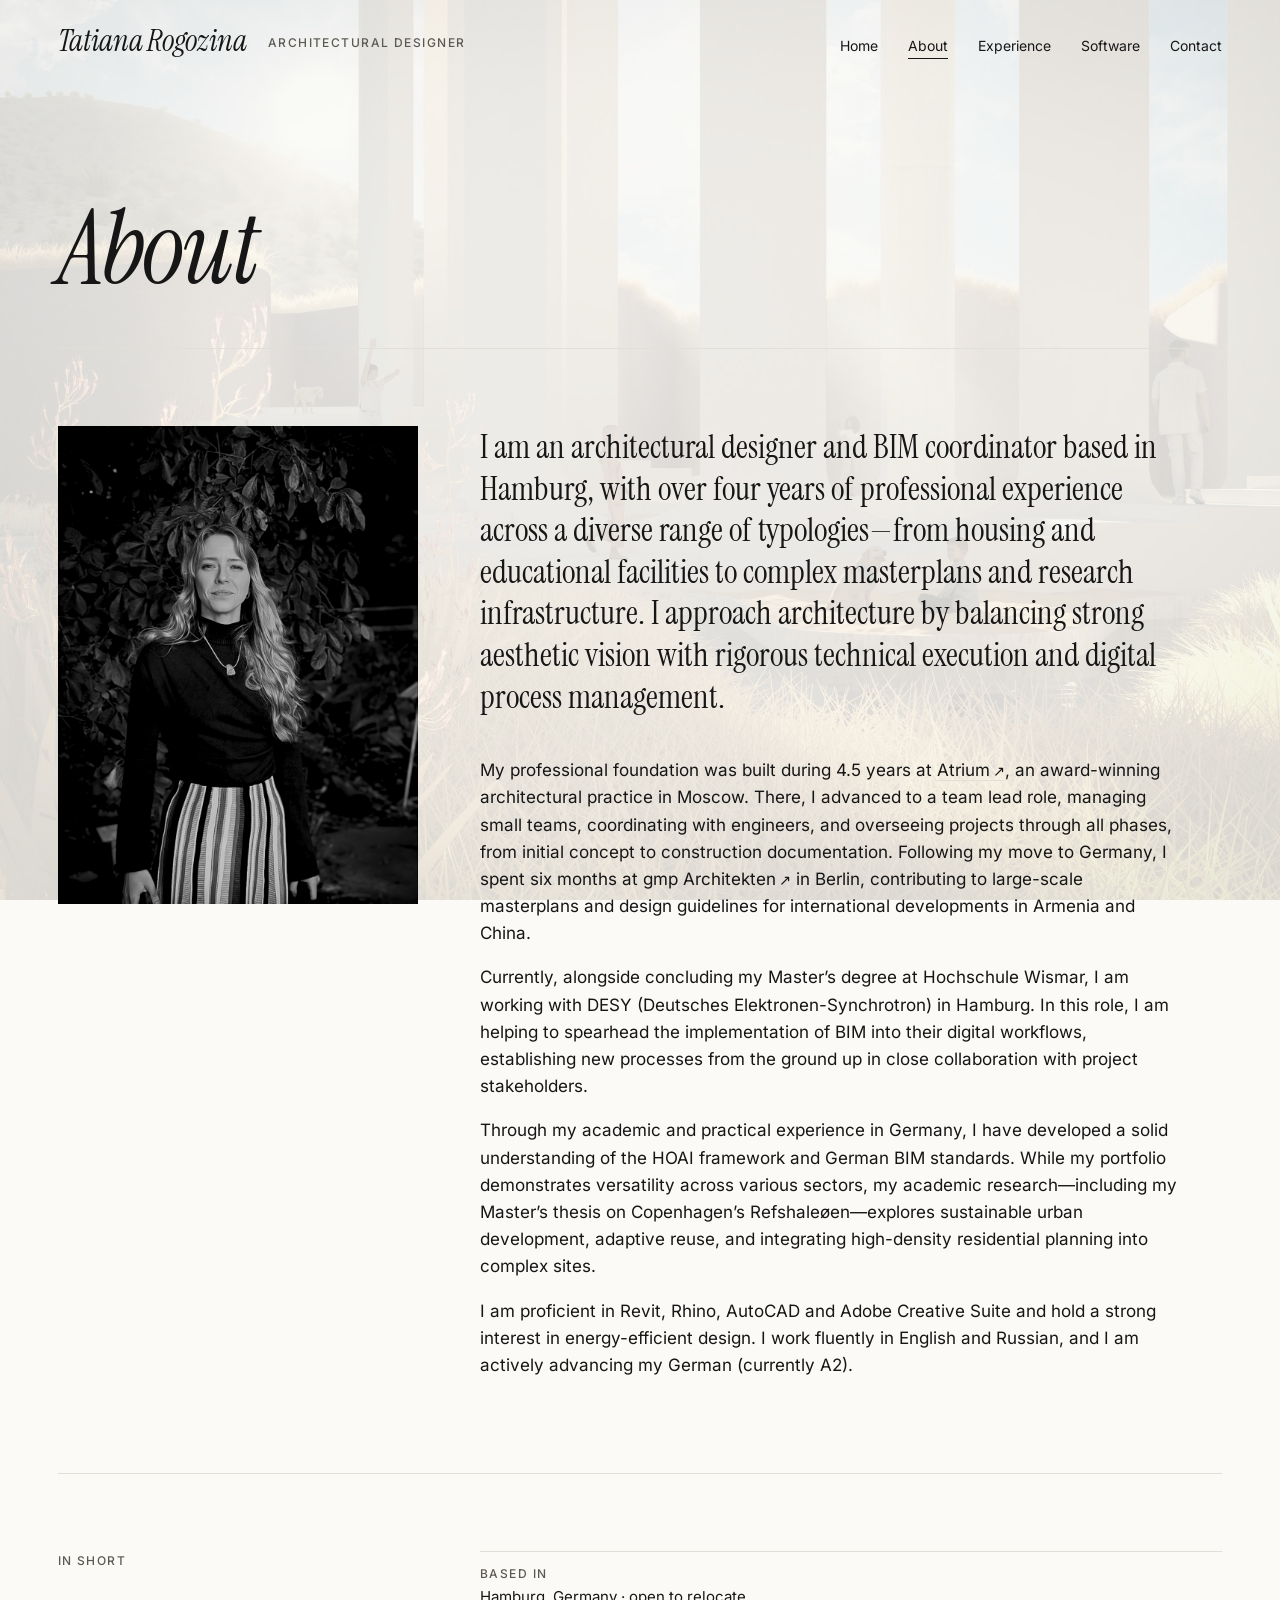
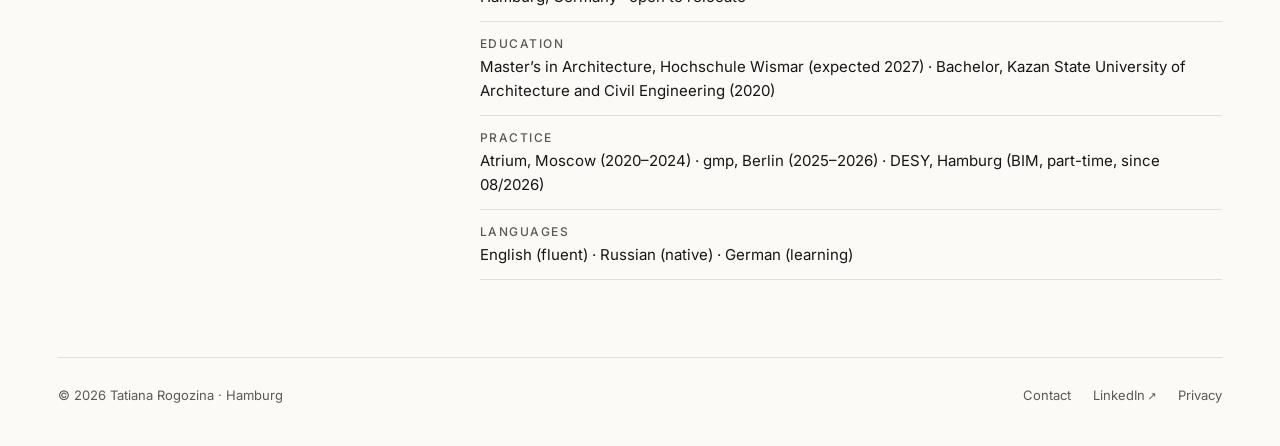
==== about.html @ b2b12d8f "Portfolio site of Tatiana Rogozina Co-Authored-By: Claude Opus 5.5 <noreply@anthropic.com>" ====
<!doctype html>
<html lang="en">
<head>
  <meta charset="utf-8">
  <meta http-equiv="Content-Security-Policy" content="default-src 'self'; script-src 'self'; style-src 'self'; img-src 'self' data:; font-src 'self'; connect-src https://api.web3forms.com; form-action https://api.web3forms.com https://web3forms.com; base-uri 'self'; object-src 'none'; upgrade-insecure-requests">
  <meta name="referrer" content="strict-origin-when-cross-origin">
  <meta name="viewport" content="width=device-width, initial-scale=1">
  <title>About — Tatiana Rogozina</title>
  <meta name="description" content="About Tatiana Rogozina: architecture studies in Kazan, practice at Atrium in Moscow and gmp in Berlin, master’s at Hochschule Wismar.">
  <link rel="icon" href="assets/favicon.svg" type="image/svg+xml">
  <link rel="preload" href="assets/fonts/instrument-serif-latin-400-italic.woff2" as="font" type="font/woff2" crossorigin>
  <link rel="stylesheet" href="assets/css/style.css">
</head>
<body>
<a class="skip" href="#main">Skip to content</a>

<header class="site-header">
  <div>
    <a class="brand" href="index.html">Tatiana Rogozina</a>
    <span class="label brand-note">Architectural Designer</span>
  </div>
  <nav class="site-nav" aria-label="Main">
    <ul>
      <li><a href="index.html">Home</a></li>
      <li><a href="about.html" aria-current="page">About</a></li>
      <li><a href="experience.html">Experience</a></li>
      <li><a href="software.html">Software</a></li>
      <li><a href="contact.html">Contact</a></li>
    </ul>
  </nav>
</header>

<main id="main" class="wrap">
  <div class="page-head">
    <h1>About</h1>
  </div>

  <div class="split">
    <aside>
      <img class="portrait" src="assets/img/portrait.jpg" width="964" height="1280" alt="Portrait of Tatiana Rogozina">
    </aside>
    <div class="prose">
      <p class="intro">I am an architectural designer and BIM coordinator based in Hamburg, with over four years of professional experience across a diverse range of typologies—from housing and educational facilities to complex masterplans and research infrastructure. I approach architecture by balancing strong aesthetic vision with rigorous technical execution and digital process management.</p>

      <p>My professional foundation was built during 4.5 years at <a class="ext" href="https://atrium.ru/en/" target="_blank" rel="noopener">Atrium</a>, an award-winning architectural practice in Moscow. There, I advanced to a team lead role, managing small teams, coordinating with engineers, and overseeing projects through all phases, from initial concept to construction documentation. Following my move to Germany, I spent six months at <a class="ext" href="https://www.gmp.de/en/" target="_blank" rel="noopener">gmp Architekten</a> in Berlin, contributing to large-scale masterplans and design guidelines for international developments in Armenia and China.</p>

      <p>Currently, alongside concluding my Master’s degree at Hochschule Wismar, I am working with DESY (Deutsches Elektronen-Synchrotron) in Hamburg. In this role, I am helping to spearhead the implementation of BIM into their digital workflows, establishing new processes from the ground up in close collaboration with project stakeholders.</p>

      <p>Through my academic and practical experience in Germany, I have developed a solid understanding of the HOAI framework and German BIM standards. While my portfolio demonstrates versatility across various sectors, my academic research—including my Master’s thesis on Copenhagen’s Refshaleøen—explores sustainable urban development, adaptive reuse, and integrating high-density residential planning into complex sites.</p>

      <p>I am proficient in Revit, Rhino, AutoCAD and Adobe Creative Suite and hold a strong interest in energy-efficient design. I work fluently in English and Russian, and I am actively advancing my German (currently A2).</p>
    </div>
  </div>

  <div class="split">
    <aside><h2 class="label">In short</h2></aside>
    <ul class="facts">
      <li><span class="label">Based in</span>Hamburg, Germany · open to relocate</li>
      <li><span class="label">Education</span>Master’s in Architecture, Hochschule Wismar (expected 2027) · Bachelor, Kazan State University of Architecture and Civil Engineering (2020)</li>
      <li><span class="label">Practice</span>Atrium, Moscow (2020–2024) · gmp, Berlin (2025–2026) · DESY, Hamburg (BIM, part-time, since 08/2026)</li>
      <li><span class="label">Languages</span>English (fluent) · Russian (native) · German (learning)</li>
    </ul>
  </div>
</main>

<footer class="site-footer">
  <span>© 2026 Tatiana Rogozina · Hamburg</span>
  <ul>
    <li><a href="contact.html">Contact</a></li>
    <li><a class="ext" href="https://www.linkedin.com/in/tatiana-rogozina-784098332/" target="_blank" rel="noopener">LinkedIn</a></li>
    <li><a href="privacy.html">Privacy</a></li>
  </ul>
</footer>
</body>
</html>
---- assets/css/style.css ----
/* Tatiana Rogozina — portfolio
   Strict Scandinavian layout, italic serif headings (Instrument Serif), Inter for text.
   Fonts are self-hosted (no requests to Google). */

/* ---------- Fonts ---------- */
@font-face {
  font-family: "Instrument Serif";
  font-style: italic;
  font-weight: 400;
  font-display: swap;
  src: url("../fonts/instrument-serif-latin-400-italic.woff2") format("woff2");
  unicode-range: U+0000-00FF, U+0131, U+0152-0153, U+02BB-02BC, U+02C6, U+02DA, U+02DC, U+0304, U+0308, U+0329, U+2000-206F, U+20AC, U+2122, U+2191, U+2193, U+2212, U+2215, U+FEFF, U+FFFD;
}
@font-face {
  font-family: "Instrument Serif";
  font-style: italic;
  font-weight: 400;
  font-display: swap;
  src: url("../fonts/instrument-serif-latin-ext-400-italic.woff2") format("woff2");
  unicode-range: U+0100-02BA, U+02BD-02C5, U+02C7-02CC, U+02CE-02D7, U+02DD-02FF, U+0304, U+0308, U+0329, U+1D00-1DBF, U+1E00-1E9F, U+1EF2-1EFF, U+2020, U+20A0-20AB, U+20AD-20C0, U+2113, U+2C60-2C7F, U+A720-A7FF;
}
@font-face {
  font-family: "Instrument Serif";
  font-style: normal;
  font-weight: 400;
  font-display: swap;
  src: url("../fonts/instrument-serif-latin-400-normal.woff2") format("woff2");
  unicode-range: U+0000-00FF, U+0131, U+0152-0153, U+02BB-02BC, U+02C6, U+02DA, U+02DC, U+0304, U+0308, U+0329, U+2000-206F, U+20AC, U+2122, U+2191, U+2193, U+2212, U+2215, U+FEFF, U+FFFD;
}
@font-face {
  font-family: "Instrument Serif";
  font-style: normal;
  font-weight: 400;
  font-display: swap;
  src: url("../fonts/instrument-serif-latin-ext-400-normal.woff2") format("woff2");
  unicode-range: U+0100-02BA, U+02BD-02C5, U+02C7-02CC, U+02CE-02D7, U+02DD-02FF, U+0304, U+0308, U+0329, U+1D00-1DBF, U+1E00-1E9F, U+1EF2-1EFF, U+2020, U+20A0-20AB, U+20AD-20C0, U+2113, U+2C60-2C7F, U+A720-A7FF;
}
@font-face {
  font-family: "Inter";
  font-style: normal;
  font-weight: 100 900;
  font-display: swap;
  src: url("../fonts/inter-latin-wght-normal.woff2") format("woff2-variations");
  unicode-range: U+0000-00FF, U+0131, U+0152-0153, U+02BB-02BC, U+02C6, U+02DA, U+02DC, U+0304, U+0308, U+0329, U+2000-206F, U+20AC, U+2122, U+2191, U+2193, U+2212, U+2215, U+FEFF, U+FFFD;
}
@font-face {
  font-family: "Inter";
  font-style: normal;
  font-weight: 100 900;
  font-display: swap;
  src: url("../fonts/inter-latin-ext-wght-normal.woff2") format("woff2-variations");
  unicode-range: U+0100-02BA, U+02BD-02C5, U+02C7-02CC, U+02CE-02D7, U+02DD-02FF, U+0304, U+0308, U+0329, U+1D00-1DBF, U+1E00-1E9F, U+1EF2-1EFF, U+2020, U+20A0-20AB, U+20AD-20C0, U+2113, U+2C60-2C7F, U+A720-A7FF;
}

/* ---------- Tokens ---------- */
:root {
  --bg: #fbfaf7;
  --text: #161616;
  --muted: #5c5953;
  --line: #e2dfd8;
  --soft: #efece6;
  --serif: "Instrument Serif", "Iowan Old Style", Georgia, serif;
  --sans: "Inter", system-ui, -apple-system, "Segoe UI", Roboto, sans-serif;
  --gutter: clamp(20px, 4.5vw, 64px);
  --max: 1320px;
  --text-max: 64ch;
}

/* ---------- Base ---------- */
*, *::before, *::after { box-sizing: border-box; }
html { -webkit-text-size-adjust: 100%; }
body {
  margin: 0;
  background: var(--bg);
  color: var(--text);
  font-family: var(--sans);
  font-size: 16px;
  line-height: 1.6;
  font-feature-settings: "ss01", "cv11";
  -webkit-font-smoothing: antialiased;
  text-rendering: optimizeLegibility;
}
/* Background image: barely visible, fixed behind all content.
   Change --bg-image-opacity to make it stronger or weaker. */
:root { --bg-image-opacity: .20; }
body { position: relative; isolation: isolate; }
body::before {
  content: "";
  position: fixed;
  inset: 0;
  z-index: -1;
  background: url("../img/background.jpg") center / cover no-repeat;
  opacity: var(--bg-image-opacity);
  filter: saturate(.9);
  pointer-events: none;
}
@media print { body::before { display: none; } }

img { max-width: 100%; display: block; }
h1, h2, h3 { margin: 0; font-weight: 400; }
p { margin: 0 0 1em; }

a {
  color: inherit;
  text-decoration: underline;
  text-decoration-thickness: 1px;
  text-underline-offset: 0.22em;
  text-decoration-color: var(--line);
  transition: text-decoration-color .15s ease;
}
a:hover { text-decoration-color: currentColor; }
a:focus-visible, button:focus-visible, input:focus-visible, textarea:focus-visible {
  outline: 2px solid var(--text);
  outline-offset: 3px;
}
a.ext::after { content: "\2009\2197"; font-size: .85em; }

.skip {
  position: absolute; left: -9999px; top: 0;
  background: var(--text); color: var(--bg); padding: 8px 14px; z-index: 10;
}
.skip:focus { left: var(--gutter); top: 12px; }

.wrap { max-width: var(--max); margin: 0 auto; padding: 0 var(--gutter); }

.label {
  font-family: var(--sans);
  font-size: 12px;
  font-weight: 500;
  letter-spacing: .12em;
  text-transform: uppercase;
  color: var(--muted);
}

/* ---------- Header ---------- */
.site-header {
  max-width: var(--max);
  margin: 0 auto;
  padding: 26px var(--gutter);
  display: flex;
  align-items: baseline;
  justify-content: space-between;
  gap: 24px;
}
.brand {
  font-family: var(--serif);
  font-style: italic;
  font-size: 30px;
  line-height: 1;
  letter-spacing: -0.01em;
  text-decoration: none;
  white-space: nowrap;
}
.brand-note { margin-left: 16px; vertical-align: 4px; }
.site-nav ul {
  list-style: none; margin: 0; padding: 0;
  display: flex; flex-wrap: wrap; gap: 6px 30px;
}
.site-nav a {
  font-size: 14px;
  text-decoration: none;
  padding: 4px 0;
  border-bottom: 1px solid transparent;
}
.site-nav a:hover { border-bottom-color: var(--line); }
.site-nav a[aria-current="page"] { border-bottom-color: var(--text); }

/* ---------- Page heads ---------- */
.page-head {
  padding: clamp(56px, 9vw, 128px) 0 clamp(32px, 4vw, 56px);
  border-bottom: 1px solid var(--line);
}
.page-head h1 {
  font-family: var(--serif);
  font-style: italic;
  font-size: clamp(54px, 8vw, 112px);
  line-height: .95;
  letter-spacing: -0.02em;
}
.page-head .lead { margin-top: 24px; max-width: 46ch; color: var(--muted); font-size: 17px; }

/* ---------- Home ---------- */
.home { padding-top: clamp(72px, 12vw, 190px); padding-bottom: clamp(48px, 7vw, 104px); }
.home-name {
  font-family: var(--serif);
  font-style: italic;
  font-size: clamp(64px, 12.5vw, 188px);
  line-height: .9;
  letter-spacing: -0.025em;
}
.home-role {
  margin: clamp(14px, 1.8vw, 26px) 0 0;
  font-size: clamp(13px, 1.1vw, 15px);
  font-weight: 500;
  letter-spacing: .14em;
  text-transform: uppercase;
}
.hero-meta {
  margin-top: clamp(36px, 5vw, 64px);
  display: grid;
  grid-template-columns: repeat(3, minmax(0, 1fr));
  gap: 24px;
  max-width: 980px;
}
.hero-meta p { margin: 8px 0 0; font-size: 15px; }

.home-index { padding-bottom: clamp(64px, 9vw, 128px); }
.home-index a {
  display: grid;
  grid-template-columns: 56px minmax(0, 6fr) minmax(0, 5fr) 24px;
  align-items: baseline;
  gap: 20px;
  padding: clamp(18px, 2.2vw, 28px) 0;
  border-top: 1px solid var(--line);
  text-decoration: none;
}
.home-index a:last-child { border-bottom: 1px solid var(--line); }
.home-index .n { font-size: 13px; color: var(--muted); font-variant-numeric: tabular-nums; }
.home-index .t {
  font-family: var(--serif);
  font-style: italic;
  font-size: clamp(30px, 3.6vw, 50px);
  line-height: 1.05;
}
.home-index .d { font-size: 15px; color: var(--muted); }
.home-index .arr { text-align: right; transition: transform .2s ease; }
.home-index a:hover .arr { transform: translateX(4px); }
.home-index a:hover .t { text-decoration: underline; text-decoration-thickness: 1px; text-underline-offset: .12em; }

/* image placeholder until real images arrive */
.ph {
  position: relative;
  background: var(--soft);
  overflow: hidden;
}
.ph::before {
  content: "";
  position: absolute; inset: 0;
  background:
    linear-gradient(to top right, transparent calc(50% - .5px), var(--line) 50%, transparent calc(50% + .5px)),
    linear-gradient(to top left, transparent calc(50% - .5px), var(--line) 50%, transparent calc(50% + .5px));
  opacity: .7;
}
.ph span {
  position: absolute; left: 16px; bottom: 14px;
  font-size: 11px; letter-spacing: .12em; text-transform: uppercase; color: var(--muted);
}

/* ---------- Text pages ---------- */
.split {
  display: grid;
  grid-template-columns: minmax(0, 4fr) minmax(0, 8fr);
  gap: clamp(24px, 4vw, 64px);
  padding: clamp(40px, 6vw, 88px) 0;
}
.split + .split { border-top: 1px solid var(--line); }
.split aside { position: relative; }
.prose { max-width: var(--text-max); font-size: 17px; }
.prose .intro {
  font-family: var(--serif);
  font-size: clamp(26px, 2.6vw, 34px);
  line-height: 1.25;
  margin-bottom: 1.2em;
}
.prose .intro em { font-style: italic; }
.portrait { width: 100%; max-width: 360px; height: auto; }

.facts { list-style: none; margin: 0; padding: 0; }
.facts li { padding: 12px 0; border-top: 1px solid var(--line); font-size: 15px; }
.facts li:last-child { border-bottom: 1px solid var(--line); }
.facts .label { display: block; margin-bottom: 2px; }

/* ---------- CV (experience & education) ---------- */
.cv-section { padding: clamp(40px, 6vw, 80px) 0; }
.cv-section + .cv-section { border-top: 1px solid var(--line); }
.cv-section > h2 {
  font-family: var(--serif);
  font-style: italic;
  font-size: clamp(34px, 4vw, 52px);
  line-height: 1;
  margin-bottom: clamp(24px, 3vw, 40px);
}
.cv-row {
  display: grid;
  grid-template-columns: minmax(150px, 3fr) minmax(0, 9fr);
  gap: 8px clamp(20px, 4vw, 56px);
  padding: 22px 0;
  border-top: 1px solid var(--line);
}
.cv-row:last-child { border-bottom: 1px solid var(--line); }
.cv-date { font-size: 14px; color: var(--muted); font-variant-numeric: tabular-nums; padding-top: 2px; }
.cv-role { font-size: 18px; font-weight: 550; line-height: 1.35; }
.cv-org { margin-top: 2px; color: var(--muted); font-size: 15px; }
.cv-org a { color: var(--text); }
.cv-body { max-width: var(--text-max); }
.cv-body p { margin: 10px 0 0; font-size: 15px; }
.cv-body ul { margin: 12px 0 0; padding: 0; list-style: none; }
.cv-body li { position: relative; padding-left: 20px; font-size: 15px; margin: 5px 0; }
.cv-body li::before { content: "—"; position: absolute; left: 0; color: var(--muted); }
.cv-body em { font-style: italic; }

/* ---------- Software ---------- */
.skills-legend { display: flex; flex-wrap: wrap; gap: 8px 28px; margin-top: 28px; font-size: 13px; color: var(--muted); }
.skills-legend span { display: inline-flex; align-items: center; gap: 10px; }
.skill-group { padding: clamp(36px, 5vw, 64px) 0; }
.skill-group + .skill-group { border-top: 1px solid var(--line); }
.skill-group-inner {
  display: grid;
  grid-template-columns: minmax(0, 4fr) minmax(0, 8fr);
  gap: clamp(20px, 4vw, 64px);
}
.skill-group h2 {
  font-family: var(--serif);
  font-style: italic;
  font-size: clamp(30px, 3.4vw, 44px);
  line-height: 1.05;
}
.skill-list { list-style: none; margin: 0; padding: 0; }
.skill {
  display: grid;
  grid-template-columns: minmax(0, 1fr) auto 110px;
  align-items: center;
  gap: 20px;
  padding: 14px 0;
  border-top: 1px solid var(--line);
  font-size: 17px;
}
.skill:last-child { border-bottom: 1px solid var(--line); }
.skill .lvl-word { font-size: 13px; color: var(--muted); text-align: right; }
.lvl { display: inline-flex; gap: 5px; }
.lvl i { width: 26px; height: 4px; background: var(--line); display: block; }
.lvl[data-level="1"] i:nth-child(-n+1),
.lvl[data-level="2"] i:nth-child(-n+2),
.lvl[data-level="3"] i:nth-child(-n+3) { background: var(--text); }

.tags { list-style: none; margin: 0; padding: 0; display: flex; flex-wrap: wrap; gap: 10px; }
.tags li { border: 1px solid var(--line); padding: 7px 14px; font-size: 14px; }

/* ---------- Contact ---------- */
.contact-grid {
  display: grid;
  grid-template-columns: minmax(0, 5fr) minmax(0, 7fr);
  gap: clamp(32px, 6vw, 96px);
  padding: clamp(40px, 6vw, 88px) 0 clamp(64px, 8vw, 120px);
}
.channels { list-style: none; margin: 32px 0 0; padding: 0; }
.channels li { padding: 14px 0; border-top: 1px solid var(--line); }
.channels li:last-child { border-bottom: 1px solid var(--line); }
.channels .label { display: block; margin-bottom: 2px; }
.channels a, .channels span.v { font-size: 18px; }

.form { display: grid; gap: 28px; }
.field label { display: block; }
.label-note { text-transform: none; letter-spacing: 0; }
.field input, .field textarea {
  width: 100%;
  margin-top: 6px;
  border: 0;
  border-bottom: 1px solid var(--text);
  border-radius: 0;
  background: transparent;
  color: var(--text);
  font: inherit;
  font-size: 18px;
  padding: 10px 0;
}
.field textarea { resize: vertical; min-height: 160px; line-height: 1.5; }
.field input:focus, .field textarea:focus { outline: none; border-bottom-width: 2px; padding-bottom: 9px; }
.row-2 { display: grid; grid-template-columns: 1fr 1fr; gap: 28px; }
.consent { display: flex; gap: 12px; align-items: flex-start; font-size: 14px; color: var(--muted); }
.consent input { margin-top: 4px; width: 16px; height: 16px; accent-color: var(--text); }
.hp { position: absolute !important; left: -9999px !important; }
.btn {
  justify-self: start;
  border: 1px solid var(--text);
  background: var(--text);
  color: var(--bg);
  font: inherit;
  font-size: 15px;
  font-weight: 500;
  letter-spacing: .02em;
  padding: 15px 34px;
  border-radius: 0;
  cursor: pointer;
  transition: background .15s ease, color .15s ease;
}
.btn:hover { background: transparent; color: var(--text); }
.btn[disabled] { opacity: .5; cursor: progress; }
.form-status { min-height: 1.6em; font-size: 15px; }
.form-status.ok { color: #1f5f3a; }
.form-status.err { color: #8a2a1d; }

/* ---------- Legal pages ---------- */
.legal { padding: clamp(40px, 6vw, 80px) 0 clamp(64px, 8vw, 120px); }
.legal h2 { font-family: var(--serif); font-style: italic; font-size: 30px; margin: 40px 0 10px; }
.legal p, .legal li { max-width: var(--text-max); font-size: 16px; }
.todo { background: #fff3b0; padding: 0 4px; }

/* ---------- Footer ---------- */
.site-footer {
  max-width: var(--max);
  margin: 0 auto;
  padding: 28px var(--gutter) 40px;
  /* divider limited to the content width, like the other lines */
  background: linear-gradient(var(--line), var(--line)) center top / calc(100% - 2 * var(--gutter)) 1px no-repeat;
  display: flex; flex-wrap: wrap; justify-content: space-between; gap: 12px 24px;
  font-size: 13px; color: var(--muted);
}
.site-footer ul { list-style: none; margin: 0; padding: 0; display: flex; flex-wrap: wrap; gap: 8px 22px; }
.site-footer a { text-decoration: none; }
.site-footer a:hover { color: var(--text); }

/* ---------- Responsive ---------- */
@media (max-width: 900px) {
  .hero-meta { grid-template-columns: 1fr 1fr; }
  .split, .skill-group-inner, .contact-grid { grid-template-columns: 1fr; }
  .portrait { max-width: 260px; }
}
@media (max-width: 720px) {
  .site-header { flex-direction: column; align-items: flex-start; gap: 14px; padding-top: 20px; padding-bottom: 18px; }
  .brand { font-size: 28px; }
  .brand-note { display: none; }
  .site-nav ul { gap: 4px 18px; }
  .site-nav a { font-size: 14px; }
  .home-index a { grid-template-columns: 32px minmax(0, 1fr) 20px; gap: 4px 12px; }
  .home-index .d { grid-column: 2; grid-row: 2; }
  .home-index .arr { grid-column: 3; grid-row: 1; }
  .hero-meta { grid-template-columns: 1fr; gap: 16px; }
  .cv-row { grid-template-columns: 1fr; gap: 4px; }
  .skill { grid-template-columns: minmax(0, 1fr) auto 70px; gap: 12px; font-size: 16px; }
  .skill .lvl i { width: 18px; }
  .row-2 { grid-template-columns: 1fr; }
  .btn { justify-self: stretch; }
}
@media (prefers-reduced-motion: reduce) {
  * { transition: none !important; }
}
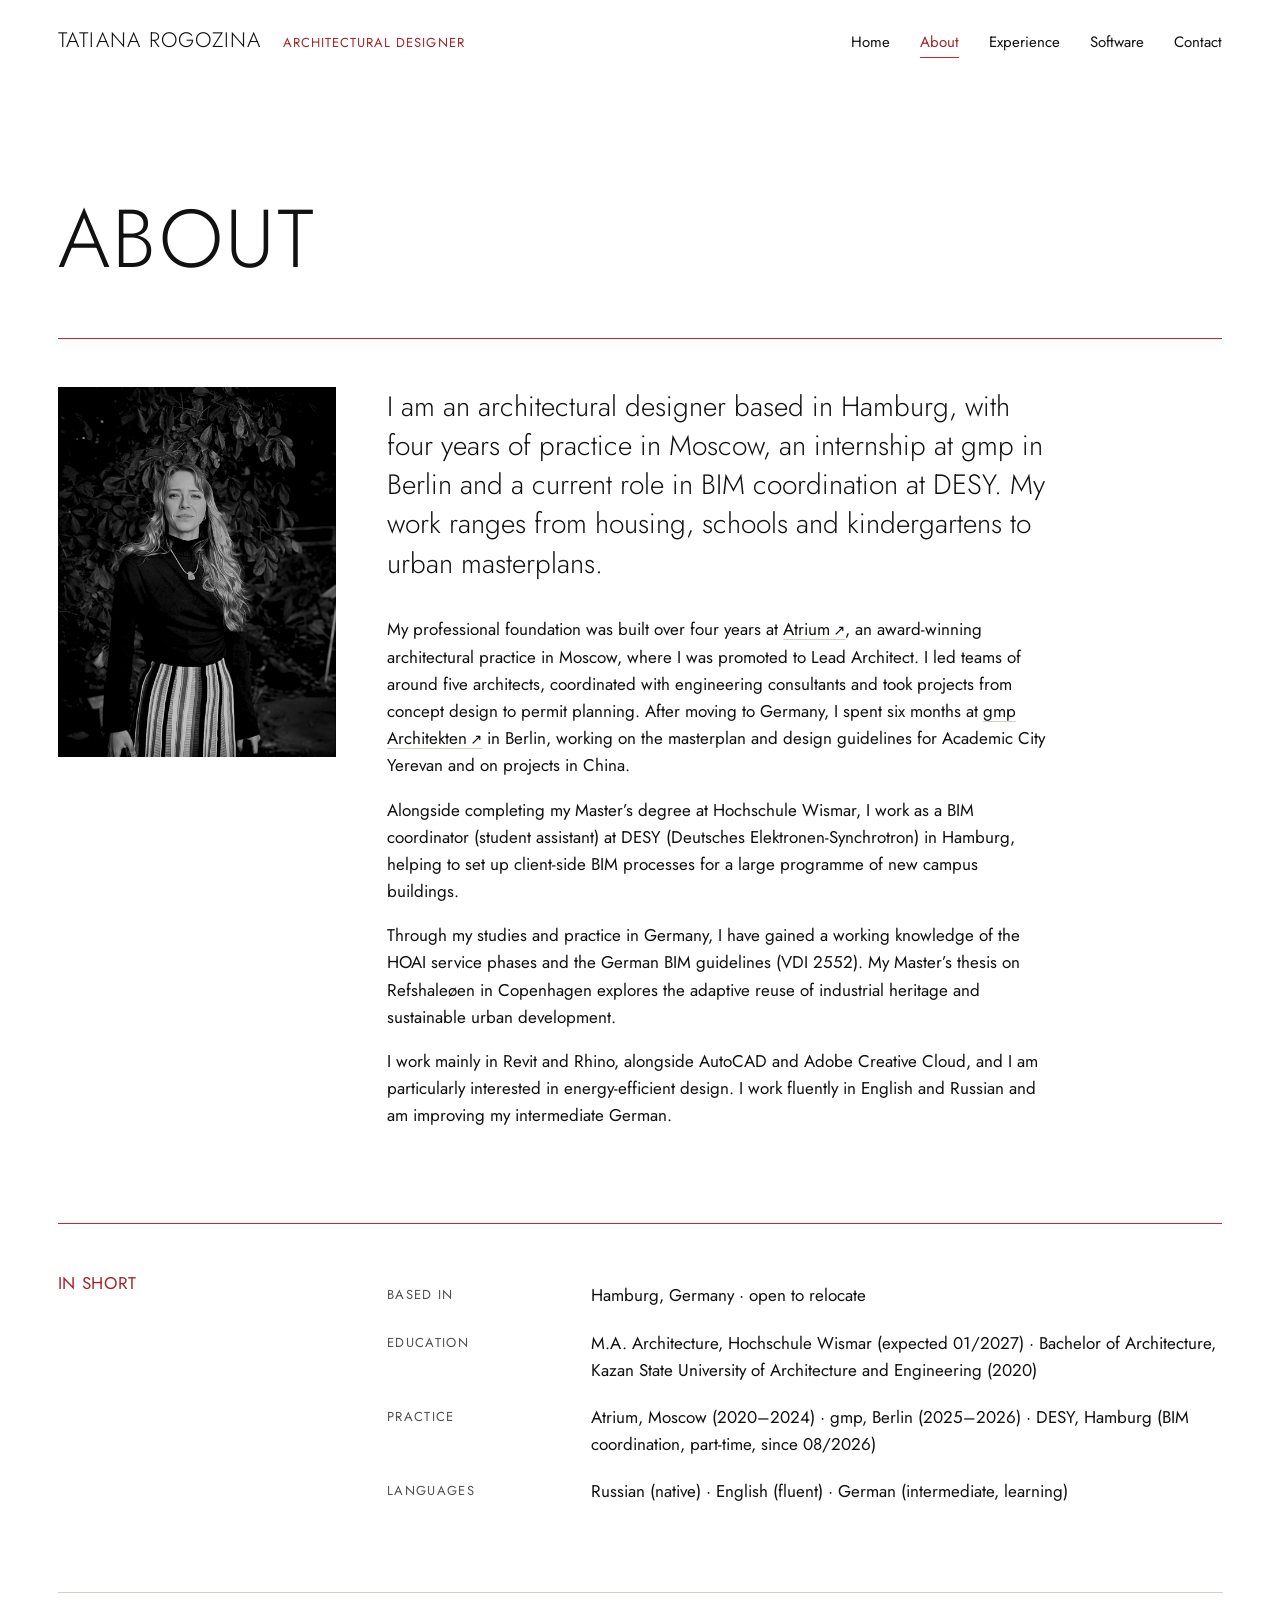
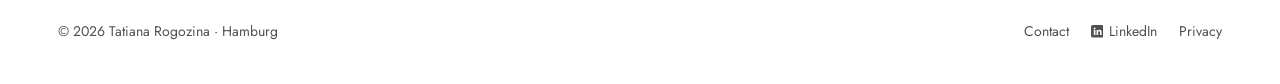
==== commit ae30cea9: "Portfolio site of Tatiana Rogozina Co-Authored-By: Claude Opus 5.5 <noreply@anthropic.com> Claude-Se" ====
--- a/about.html
+++ b/about.html
@@ -8,12 +8,13 @@
   <title>About — Tatiana Rogozina</title>
   <meta name="description" content="About Tatiana Rogozina: architecture studies in Kazan, practice at Atrium in Moscow and gmp in Berlin, master’s at Hochschule Wismar.">
   <link rel="icon" href="assets/favicon.svg" type="image/svg+xml">
-  <link rel="preload" href="assets/fonts/instrument-serif-latin-400-italic.woff2" as="font" type="font/woff2" crossorigin>
+  <link rel="preload" href="assets/fonts/jost-latin-wght-normal.woff2" as="font" type="font/woff2" crossorigin>
   <link rel="stylesheet" href="assets/css/style.css">
 </head>
 <body>
-<a class="skip" href="#main">Skip to content</a>
+<a class="skip" href="#content">Skip to content</a>
 
+<div class="masthead no-bg">
 <header class="site-header">
   <div>
     <a class="brand" href="index.html">Tatiana Rogozina</a>
@@ -30,35 +31,37 @@
   </nav>
 </header>
 
+<div class="page-head wrap" id="content">
+  <h1>About</h1>
+</div>
+</div>
+
 <main id="main" class="wrap">
-  <div class="page-head">
-    <h1>About</h1>
-  </div>
 
   <div class="split">
     <aside>
       <img class="portrait" src="assets/img/portrait.jpg" width="964" height="1280" alt="Portrait of Tatiana Rogozina">
     </aside>
     <div class="prose">
-      <p class="intro">I am an architectural designer and BIM coordinator based in Hamburg, with over four years of professional experience across a diverse range of typologies—from housing and educational facilities to complex masterplans and research infrastructure. I approach architecture by balancing strong aesthetic vision with rigorous technical execution and digital process management.</p>
+      <p class="intro">I am an architectural designer based in Hamburg, with four years of practice in Moscow, an internship at gmp in Berlin and a current role in BIM coordination at DESY. My work ranges from housing, schools and kindergartens to urban masterplans.</p>
 
-      <p>My professional foundation was built during 4.5 years at <a class="ext" href="https://atrium.ru/en/" target="_blank" rel="noopener">Atrium</a>, an award-winning architectural practice in Moscow. There, I advanced to a team lead role, managing small teams, coordinating with engineers, and overseeing projects through all phases, from initial concept to construction documentation. Following my move to Germany, I spent six months at <a class="ext" href="https://www.gmp.de/en/" target="_blank" rel="noopener">gmp Architekten</a> in Berlin, contributing to large-scale masterplans and design guidelines for international developments in Armenia and China.</p>
+      <p>My professional foundation was built over four years at <a class="ext" href="https://atrium.ru/en/" target="_blank" rel="noopener">Atrium</a>, an award-winning architectural practice in Moscow, where I was promoted to Lead Architect. I led teams of around five architects, coordinated with engineering consultants and took projects from concept design to permit planning. After moving to Germany, I spent six months at <a class="ext" href="https://www.gmp.de/en/" target="_blank" rel="noopener">gmp Architekten</a> in Berlin, working on the masterplan and design guidelines for Academic City Yerevan and on projects in China.</p>
 
-      <p>Currently, alongside concluding my Master’s degree at Hochschule Wismar, I am working with DESY (Deutsches Elektronen-Synchrotron) in Hamburg. In this role, I am helping to spearhead the implementation of BIM into their digital workflows, establishing new processes from the ground up in close collaboration with project stakeholders.</p>
+      <p>Alongside completing my Master’s degree at Hochschule Wismar, I work as a BIM coordinator (student assistant) at DESY (Deutsches Elektronen-Synchrotron) in Hamburg, helping to set up client-side BIM processes for a large programme of new campus buildings.</p>
 
-      <p>Through my academic and practical experience in Germany, I have developed a solid understanding of the HOAI framework and German BIM standards. While my portfolio demonstrates versatility across various sectors, my academic research—including my Master’s thesis on Copenhagen’s Refshaleøen—explores sustainable urban development, adaptive reuse, and integrating high-density residential planning into complex sites.</p>
+      <p>Through my studies and practice in Germany, I have gained a working knowledge of the HOAI service phases and the German BIM guidelines (VDI 2552). My Master’s thesis on Refshaleøen in Copenhagen explores the adaptive reuse of industrial heritage and sustainable urban development.</p>
 
-      <p>I am proficient in Revit, Rhino, AutoCAD and Adobe Creative Suite and hold a strong interest in energy-efficient design. I work fluently in English and Russian, and I am actively advancing my German (currently A2).</p>
+      <p>I work mainly in Revit and Rhino, alongside AutoCAD and Adobe Creative Cloud, and I am particularly interested in energy-efficient design. I work fluently in English and Russian and am improving my intermediate German.</p>
     </div>
   </div>
 
   <div class="split">
-    <aside><h2 class="label">In short</h2></aside>
+    <aside><h2>In short</h2></aside>
     <ul class="facts">
-      <li><span class="label">Based in</span>Hamburg, Germany · open to relocate</li>
-      <li><span class="label">Education</span>Master’s in Architecture, Hochschule Wismar (expected 2027) · Bachelor, Kazan State University of Architecture and Civil Engineering (2020)</li>
-      <li><span class="label">Practice</span>Atrium, Moscow (2020–2024) · gmp, Berlin (2025–2026) · DESY, Hamburg (BIM, part-time, since 08/2026)</li>
-      <li><span class="label">Languages</span>English (fluent) · Russian (native) · German (learning)</li>
+      <li><span class="label">Based in</span><span>Hamburg, Germany · open to relocate</span></li>
+      <li><span class="label">Education</span><span>M.A. Architecture, Hochschule Wismar (expected 01/2027) · Bachelor of Architecture, Kazan State University of Architecture and Engineering (2020)</span></li>
+      <li><span class="label">Practice</span><span>Atrium, Moscow (2020–2024) · gmp, Berlin (2025–2026) · DESY, Hamburg (BIM coordination, part-time, since 08/2026)</span></li>
+      <li><span class="label">Languages</span><span>Russian (native) · English (fluent) · German (intermediate, learning)</span></li>
     </ul>
   </div>
 </main>
@@ -67,7 +70,7 @@
   <span>© 2026 Tatiana Rogozina · Hamburg</span>
   <ul>
     <li><a href="contact.html">Contact</a></li>
-    <li><a class="ext" href="https://www.linkedin.com/in/tatiana-rogozina-784098332/" target="_blank" rel="noopener">LinkedIn</a></li>
+    <li><a class="ico-link" href="https://www.linkedin.com/in/tatiana-rogozina-784098332/" target="_blank" rel="noopener"><svg viewBox="0 0 24 24" aria-hidden="true" focusable="false"><path fill="currentColor" fill-rule="evenodd" d="M3.6 0h16.8A3.6 3.6 0 0 1 24 3.6v16.8a3.6 3.6 0 0 1-3.6 3.6H3.6A3.6 3.6 0 0 1 0 20.4V3.6A3.6 3.6 0 0 1 3.6 0zM5.05 6.6a1.85 1.85 0 1 0 3.7 0a1.85 1.85 0 1 0-3.7 0zM5.35 9.4h3.1V19h-3.1zM10.6 9.4h2.95v1.35c.45-.85 1.55-1.6 3.15-1.6 3 0 3.6 1.95 3.6 4.5V19h-3.1v-4.7c0-1.15-.05-2.6-1.6-2.6-1.6 0-1.9 1.25-1.9 2.5V19h-3.1z"/></svg>LinkedIn</a></li>
     <li><a href="privacy.html">Privacy</a></li>
   </ul>
 </footer>
--- a/assets/css/style.css
+++ b/assets/css/style.css
@@ -1,69 +1,59 @@
 /* Tatiana Rogozina — portfolio
-   Strict Scandinavian layout, italic serif headings (Instrument Serif), Inter for text.
+   Same visual system as the CV (cv-builder): geometric sans (Jost, the free web
+   counterpart of Futura), light capitals for names and page titles, a red accent
+   for section labels and thin red rules above sections, grey for dates and labels.
    Fonts are self-hosted (no requests to Google). */
 
 /* ---------- Fonts ---------- */
 @font-face {
-  font-family: "Instrument Serif";
-  font-style: italic;
-  font-weight: 400;
-  font-display: swap;
-  src: url("../fonts/instrument-serif-latin-400-italic.woff2") format("woff2");
-  unicode-range: U+0000-00FF, U+0131, U+0152-0153, U+02BB-02BC, U+02C6, U+02DA, U+02DC, U+0304, U+0308, U+0329, U+2000-206F, U+20AC, U+2122, U+2191, U+2193, U+2212, U+2215, U+FEFF, U+FFFD;
-}
-@font-face {
-  font-family: "Instrument Serif";
-  font-style: italic;
-  font-weight: 400;
-  font-display: swap;
-  src: url("../fonts/instrument-serif-latin-ext-400-italic.woff2") format("woff2");
-  unicode-range: U+0100-02BA, U+02BD-02C5, U+02C7-02CC, U+02CE-02D7, U+02DD-02FF, U+0304, U+0308, U+0329, U+1D00-1DBF, U+1E00-1E9F, U+1EF2-1EFF, U+2020, U+20A0-20AB, U+20AD-20C0, U+2113, U+2C60-2C7F, U+A720-A7FF;
-}
-@font-face {
-  font-family: "Instrument Serif";
-  font-style: normal;
-  font-weight: 400;
-  font-display: swap;
-  src: url("../fonts/instrument-serif-latin-400-normal.woff2") format("woff2");
-  unicode-range: U+0000-00FF, U+0131, U+0152-0153, U+02BB-02BC, U+02C6, U+02DA, U+02DC, U+0304, U+0308, U+0329, U+2000-206F, U+20AC, U+2122, U+2191, U+2193, U+2212, U+2215, U+FEFF, U+FFFD;
-}
-@font-face {
-  font-family: "Instrument Serif";
-  font-style: normal;
-  font-weight: 400;
-  font-display: swap;
-  src: url("../fonts/instrument-serif-latin-ext-400-normal.woff2") format("woff2");
-  unicode-range: U+0100-02BA, U+02BD-02C5, U+02C7-02CC, U+02CE-02D7, U+02DD-02FF, U+0304, U+0308, U+0329, U+1D00-1DBF, U+1E00-1E9F, U+1EF2-1EFF, U+2020, U+20A0-20AB, U+20AD-20C0, U+2113, U+2C60-2C7F, U+A720-A7FF;
-}
-@font-face {
-  font-family: "Inter";
+  font-family: "Jost";
   font-style: normal;
   font-weight: 100 900;
   font-display: swap;
-  src: url("../fonts/inter-latin-wght-normal.woff2") format("woff2-variations");
+  src: url("../fonts/jost-latin-wght-normal.woff2") format("woff2-variations");
   unicode-range: U+0000-00FF, U+0131, U+0152-0153, U+02BB-02BC, U+02C6, U+02DA, U+02DC, U+0304, U+0308, U+0329, U+2000-206F, U+20AC, U+2122, U+2191, U+2193, U+2212, U+2215, U+FEFF, U+FFFD;
 }
 @font-face {
-  font-family: "Inter";
+  font-family: "Jost";
   font-style: normal;
   font-weight: 100 900;
   font-display: swap;
-  src: url("../fonts/inter-latin-ext-wght-normal.woff2") format("woff2-variations");
+  src: url("../fonts/jost-latin-ext-wght-normal.woff2") format("woff2-variations");
   unicode-range: U+0100-02BA, U+02BD-02C5, U+02C7-02CC, U+02CE-02D7, U+02DD-02FF, U+0304, U+0308, U+0329, U+1D00-1DBF, U+1E00-1E9F, U+1EF2-1EFF, U+2020, U+20A0-20AB, U+20AD-20C0, U+2113, U+2C60-2C7F, U+A720-A7FF;
 }
-
-/* ---------- Tokens ---------- */
+@font-face {
+  font-family: "Jost";
+  font-style: italic;
+  font-weight: 100 900;
+  font-display: swap;
+  src: url("../fonts/jost-latin-wght-italic.woff2") format("woff2-variations");
+  unicode-range: U+0000-00FF, U+0131, U+0152-0153, U+02BB-02BC, U+02C6, U+02DA, U+02DC, U+0304, U+0308, U+0329, U+2000-206F, U+20AC, U+2122, U+2191, U+2193, U+2212, U+2215, U+FEFF, U+FFFD;
+}
+@font-face {
+  font-family: "Jost";
+  font-style: italic;
+  font-weight: 100 900;
+  font-display: swap;
+  src: url("../fonts/jost-latin-ext-wght-italic.woff2") format("woff2-variations");
+  unicode-range: U+0100-02BA, U+02BD-02C5, U+02C7-02CC, U+02CE-02D7, U+02DD-02FF, U+0304, U+0308, U+0329, U+1D00-1DBF, U+1E00-1E9F, U+1EF2-1EFF, U+2020, U+20A0-20AB, U+20AD-20C0, U+2113, U+2C60-2C7F, U+A720-A7FF;
+}
+
+/* ---------- Tokens (colours taken from the CV) ---------- */
 :root {
-  --bg: #fbfaf7;
-  --text: #161616;
-  --muted: #5c5953;
-  --line: #e2dfd8;
+  --bg: #ffffff;
+  --text: #111111;
+  --muted: #505050;        /* CV grey: dates, labels, organisations */
+  --accent: #a6242b;       /* CV red text: section labels, role */
+  --rule: #d3242a;         /* CV red rules above sections */
+  --line: #d4d0c8;         /* thin neutral separators */
   --soft: #efece6;
-  --serif: "Instrument Serif", "Iowan Old Style", Georgia, serif;
-  --sans: "Inter", system-ui, -apple-system, "Segoe UI", Roboto, sans-serif;
+  --sans: "Jost", "Futura", "Century Gothic", "Avenir Next", system-ui, sans-serif;
   --gutter: clamp(20px, 4.5vw, 64px);
   --max: 1320px;
-  --text-max: 64ch;
+  --text-max: 66ch;
+  --label-col: minmax(150px, 3fr);
+  --body-col: minmax(0, 9fr);
+  --col-gap: clamp(20px, 4vw, 64px);
 }
 
 /* ---------- Base ---------- */
@@ -74,31 +64,103 @@
   background: var(--bg);
   color: var(--text);
   font-family: var(--sans);
-  font-size: 16px;
+  font-size: 17px;
   line-height: 1.6;
-  font-feature-settings: "ss01", "cv11";
   -webkit-font-smoothing: antialiased;
   text-rendering: optimizeLegibility;
 }
-/* Background image: barely visible, fixed behind all content.
-   Change --bg-image-opacity to make it stronger or weaker. */
-:root { --bg-image-opacity: .20; }
-body { position: relative; isolation: isolate; }
-body::before {
+/* Background images (all barely visible, plain white everywhere else):
+   - .masthead: header + page title on a faint facade drawing; it scrolls away
+     together with the title.
+   - .side-img: a faint picture filling only the left (label) column of a
+     section, from its red rule down to the next one. The text column stays white.
+   Tune the two opacity values to make them stronger or weaker. */
+:root { --hero-img-opacity: .14; --side-img-opacity: .16; }
+
+/* .masthead (header + page title): the facade drawing from the top of the page
+   down to 3mm above the first red rule (hidden with .no-bg). */
+.masthead { position: relative; isolation: isolate; }
+.masthead::before {
   content: "";
-  position: fixed;
-  inset: 0;
+  position: absolute;
+  inset: 0 0 3mm 0;
   z-index: -1;
-  background: url("../img/background.jpg") center / cover no-repeat;
-  opacity: var(--bg-image-opacity);
-  filter: saturate(.9);
+  background: url("../img/hero-facade.jpg") center bottom / cover no-repeat;
+  opacity: var(--hero-img-opacity);
   pointer-events: none;
 }
-@media print { body::before { display: none; } }
+
+
+.side-img { position: relative; isolation: isolate; }
+.side-img::before {
+  content: "";
+  position: absolute;
+  z-index: -1;
+  /* 3mm gap to the red rules above and below, so neighbouring pictures don't touch */
+  top: 3mm;
+  bottom: 3mm;
+  /* from the screen edge (at most 160px past the text margin) ... */
+  left: max(calc(50% - 50vw), -160px);
+  /* ... to 2mm before the text column */
+  right: calc(100% - (100% - var(--col-gap)) * .25 - var(--col-gap) + 2mm);
+  background: var(--side-img) var(--side-pos, center) / cover no-repeat;
+  opacity: var(--side-img-opacity);
+  pointer-events: none;
+}
+.img-roads   { --side-img: url("../img/sec-roads.jpg");   --side-pos: 50% 40%; }
+.img-chimney { --side-img: url("../img/sec-chimney.jpg"); --side-pos: 50% 20%; }
+.img-model   { --side-img: url("../img/sw-model.jpg");    --side-pos: 40% 50%; }
+.img-render  { --side-img: url("../img/sw-render.jpg");   --side-pos: 45% 60%; }
+.img-plan    { --side-img: url("../img/sw-plan.jpg");     --side-pos: 50% 15%; }
+.img-site    { --side-img: url("../img/sw-site.jpg");     --side-pos: 50% 35%; }
+.img-section { --side-img: url("../img/sw-section.jpg");  --side-pos: 70% 60%; }
+/* Software page: Modelling & BIM (axonometric section, always shown whole,
+   a little below centre), Visualisation, Graphics & layout, GIS & analysis. */
+.img-sec2   { --side-img: url("../img/sw-sec2.jpg");   --side-pos: 50% 75%; }
+.side-img.img-sec2::before { background-size: contain; }  /* always whole */
+.img-2402   { --side-img: url("../img/sw-2402.jpg");   --side-pos: 50% 50%; }
+.img-pic25  { --side-img: url("../img/sw-pic25.jpg");  --side-pos: 60% 50%; }
+.img-loggia { --side-img: url("../img/sw-loggia.jpg"); --side-pos: 40% 50%; }
+/* Graphics & layout: section 19_05, fitted to the column height, sides cropped */
+.img-s19    { --side-img: url("../img/sw-s19.jpg");    --side-pos: 30% 50%; }
+.side-img.img-s19::before { background-size: auto 100%; }
+.img-duisburg { --side-img: url("../img/sw-duisburg.jpg"); --side-pos: 20% 50%; }
+/* GIS & analysis: big black-and-white map with railways (Berlin) */
+.img-railways { --side-img: url("../img/sw-railways.jpg"); --side-pos: 25% 57%; }  /* rail cross in the middle */
+.side-img.img-railways::before { background-size: 200% auto; }  /* 2x the column width, cropped */
+/* Experience page: one picture per section in the date column (Experience,
+   Education, Awards), each filling its section and centred. The class in
+   experience.html picks the picture. */
+.img-roof { --side-img: url("../img/exp-roof.jpg"); --side-pos: 58% 0; }
+/* Pictures available: img-roof (roof plan), img-redroads (station model with
+   red roads), img-render25 (facade render), img-model3d (chimney). */
+.img-render25 { --side-img: url("../img/exp-render.jpg"); --side-pos: 50% 0; }
+/* shown 1.5x smaller than the column height, from the top; empty below */
+.side-img.img-render25::before { background-size: auto calc(100% / 1.5); }
+.img-model3d  { --side-img: url("../img/exp-model.jpg");  --side-pos: 50% 0; }
+.img-redroads { --side-img: url("../img/exp-redroads.jpg"); --side-pos: 100% 50%; }
+/* wider than the column and aligned right, so the column stays filled to the
+   text: each extra 2cm of width moves the drawing 1cm further left */
+.side-img.img-redroads::before { background-size: calc(100% + 80px + 2cm) auto; }
+.img-plan2    { --side-img: url("../img/exp-plan2.jpg");    --side-pos: 50% 50%; }
+/* Awards: long street facade (fasade.pdf). 341% of the column width shows
+   about 30% of the street (the central group); white field above it. */
+.img-facade-ex { --side-img: url("../img/exp-fasade.jpg"); --side-pos: 45% 75%; }
+.side-img.img-facade-ex::before { background-size: 341% auto; }
+.side-img.img-plan2::before { background-size: calc(100% - 20mm) auto; }  /* column width minus 10mm on each side; top and bottom cropped */
+.masthead.no-bg::before { display: none; }
+/* home page picture behind the name (class on .masthead in index.html):
+   hero-exhibition (facade with exhibition boxes) or hero-2402 (render).
+   Both sit with their bottom edge at the red rule. */
+.masthead.hero-2402::before { background-image: url("../img/hero-2402.jpg"); background-position: 50% 100%; }  /* bottom edge at the red rule */
+.masthead.hero-exhibition::before { background-image: url("../img/hero-exhibition.jpg"); background-position: 50% 100%; }
+@media (max-width: 900px) { .side-img::before { display: none; } }
+@media print { .masthead::before, .side-img::before { display: none; } }
 
 img { max-width: 100%; display: block; }
 h1, h2, h3 { margin: 0; font-weight: 400; }
 p { margin: 0 0 1em; }
+strong, b { font-weight: 600; }
 
 a {
   color: inherit;
@@ -106,14 +168,18 @@
   text-decoration-thickness: 1px;
   text-underline-offset: 0.22em;
   text-decoration-color: var(--line);
-  transition: text-decoration-color .15s ease;
-}
-a:hover { text-decoration-color: currentColor; }
+  transition: color .15s ease, text-decoration-color .15s ease;
+}
+a:hover { text-decoration-color: var(--accent); }
 a:focus-visible, button:focus-visible, input:focus-visible, textarea:focus-visible {
-  outline: 2px solid var(--text);
+  outline: 2px solid var(--accent);
   outline-offset: 3px;
 }
 a.ext::after { content: "\2009\2197"; font-size: .85em; }
+
+/* icon + text link (same icons as in the CV header) */
+.ico-link { display: inline-flex; align-items: center; gap: .45em; }
+.ico-link svg { width: .9em; height: .9em; flex: none; }
 
 .skip {
   position: absolute; left: -9999px; top: 0;
@@ -123,86 +189,110 @@
 
 .wrap { max-width: var(--max); margin: 0 auto; padding: 0 var(--gutter); }
 
+/* small grey label (meta, form fields) */
 .label {
   font-family: var(--sans);
-  font-size: 12px;
-  font-weight: 500;
-  letter-spacing: .12em;
+  font-size: 13px;
+  font-weight: 400;
+  letter-spacing: .1em;
   text-transform: uppercase;
   color: var(--muted);
+}
+/* red section label, like PROFILE / EXPERIENCE in the CV */
+.kicker, .cv-section > h2, .skill-group h2, .split aside h2 {
+  font-family: var(--sans);
+  font-size: 17px;
+  font-weight: 400;
+  line-height: 1.3;
+  letter-spacing: .04em;
+  text-transform: uppercase;
+  color: var(--accent);
 }
 
 /* ---------- Header ---------- */
 .site-header {
   max-width: var(--max);
   margin: 0 auto;
-  padding: 26px var(--gutter);
+  padding: 28px var(--gutter);
   display: flex;
   align-items: baseline;
   justify-content: space-between;
   gap: 24px;
 }
 .brand {
-  font-family: var(--serif);
-  font-style: italic;
-  font-size: 30px;
+  font-size: 21px;
+  font-weight: 300;
   line-height: 1;
-  letter-spacing: -0.01em;
+  letter-spacing: .06em;
+  text-transform: uppercase;
   text-decoration: none;
   white-space: nowrap;
 }
-.brand-note { margin-left: 16px; vertical-align: 4px; }
+.brand-note { margin-left: 16px; color: var(--accent); letter-spacing: .08em; }
 .site-nav ul {
   list-style: none; margin: 0; padding: 0;
   display: flex; flex-wrap: wrap; gap: 6px 30px;
 }
 .site-nav a {
-  font-size: 14px;
+  font-size: 15px;
   text-decoration: none;
   padding: 4px 0;
   border-bottom: 1px solid transparent;
 }
 .site-nav a:hover { border-bottom-color: var(--line); }
-.site-nav a[aria-current="page"] { border-bottom-color: var(--text); }
+.site-nav a[aria-current="page"] { color: var(--accent); border-bottom-color: var(--rule); }
 
 /* ---------- Page heads ---------- */
-.page-head {
-  padding: clamp(56px, 9vw, 128px) 0 clamp(32px, 4vw, 56px);
-  border-bottom: 1px solid var(--line);
-}
+.page-head { padding-top: clamp(56px, 9vw, 128px); padding-bottom: clamp(36px, 4.5vw, 64px); }
 .page-head h1 {
-  font-family: var(--serif);
-  font-style: italic;
-  font-size: clamp(54px, 8vw, 112px);
+  font-size: clamp(40px, 6.4vw, 92px);
+  font-weight: 300;
+  line-height: 1;
+  letter-spacing: .03em;
+  text-transform: uppercase;
+}
+.page-head .lead { margin-top: 24px; max-width: 46ch; color: var(--muted); font-size: 18px; }
+
+/* ---------- Home ---------- */
+/* The name block (.home, inside the masthead) ends exactly at the red rule of
+   .hero-meta, which sits right below the masthead in .home-meta. */
+.home { padding-top: clamp(72px, 12vw, 180px); padding-bottom: clamp(40px, 5.5vw, 72px); }
+.home-meta { padding-bottom: clamp(24px, 3vw, 40px); }
+/* Home first screen: the name zone grows to fill the window, so the red rule
+   and the Based in / Now / Looking for row sit at the bottom of the screen. */
+.hero-screen { min-height: 100vh; min-height: 100svh; display: flex; flex-direction: column; }
+.hero-screen .masthead { flex: 1; display: flex; flex-direction: column; }
+.hero-screen .site-header, .hero-screen .home-meta { width: 100%; }
+.hero-screen .home {
+  flex: 1; width: 100%;
+  display: flex; flex-direction: column; justify-content: center;
+  padding-top: clamp(40px, 6vw, 96px);
+}
+.home-meta .hero-meta { margin-top: 0; }
+.home-name {
+  font-size: clamp(40px, 7.6vw, 112px);
+  font-weight: 300;
   line-height: .95;
-  letter-spacing: -0.02em;
-}
-.page-head .lead { margin-top: 24px; max-width: 46ch; color: var(--muted); font-size: 17px; }
-
-/* ---------- Home ---------- */
-.home { padding-top: clamp(72px, 12vw, 190px); padding-bottom: clamp(48px, 7vw, 104px); }
-.home-name {
-  font-family: var(--serif);
-  font-style: italic;
-  font-size: clamp(64px, 12.5vw, 188px);
-  line-height: .9;
-  letter-spacing: -0.025em;
+  letter-spacing: .03em;
+  text-transform: uppercase;
 }
 .home-role {
-  margin: clamp(14px, 1.8vw, 26px) 0 0;
-  font-size: clamp(13px, 1.1vw, 15px);
-  font-weight: 500;
-  letter-spacing: .14em;
-  text-transform: uppercase;
+  margin: clamp(14px, 1.6vw, 24px) 0 0;
+  font-size: clamp(15px, 1.4vw, 20px);
+  font-weight: 400;
+  letter-spacing: .06em;
+  text-transform: uppercase;
+  color: var(--accent);
 }
 .hero-meta {
-  margin-top: clamp(36px, 5vw, 64px);
+  margin-top: clamp(40px, 5.5vw, 72px);
+  padding-top: 22px;
+  border-top: 1px solid var(--rule);
   display: grid;
   grid-template-columns: repeat(3, minmax(0, 1fr));
   gap: 24px;
-  max-width: 980px;
-}
-.hero-meta p { margin: 8px 0 0; font-size: 15px; }
+}
+.hero-meta p { margin: 6px 0 0; font-size: 17px; }
 
 .home-index { padding-bottom: clamp(64px, 9vw, 128px); }
 .home-index a {
@@ -215,24 +305,22 @@
   text-decoration: none;
 }
 .home-index a:last-child { border-bottom: 1px solid var(--line); }
-.home-index .n { font-size: 13px; color: var(--muted); font-variant-numeric: tabular-nums; }
+.home-index .n { font-size: 15px; color: var(--muted); font-variant-numeric: tabular-nums; }
 .home-index .t {
-  font-family: var(--serif);
-  font-style: italic;
-  font-size: clamp(30px, 3.6vw, 50px);
-  line-height: 1.05;
-}
-.home-index .d { font-size: 15px; color: var(--muted); }
-.home-index .arr { text-align: right; transition: transform .2s ease; }
+  font-size: clamp(24px, 2.8vw, 38px);
+  font-weight: 300;
+  line-height: 1.1;
+  letter-spacing: .04em;
+  text-transform: uppercase;
+  transition: color .15s ease;
+}
+.home-index .d { font-size: 16px; color: var(--muted); }
+.home-index .arr { text-align: right; color: var(--muted); transition: transform .2s ease, color .15s ease; }
+.home-index a:hover .t, .home-index a:hover .arr { color: var(--accent); }
 .home-index a:hover .arr { transform: translateX(4px); }
-.home-index a:hover .t { text-decoration: underline; text-decoration-thickness: 1px; text-underline-offset: .12em; }
 
 /* image placeholder until real images arrive */
-.ph {
-  position: relative;
-  background: var(--soft);
-  overflow: hidden;
-}
+.ph { position: relative; background: var(--soft); overflow: hidden; }
 .ph::before {
   content: "";
   position: absolute; inset: 0;
@@ -249,99 +337,102 @@
 /* ---------- Text pages ---------- */
 .split {
   display: grid;
-  grid-template-columns: minmax(0, 4fr) minmax(0, 8fr);
-  gap: clamp(24px, 4vw, 64px);
-  padding: clamp(40px, 6vw, 88px) 0;
-}
-.split + .split { border-top: 1px solid var(--line); }
+  grid-template-columns: var(--label-col) var(--body-col);
+  gap: clamp(24px, 4vw, 64px) var(--col-gap);
+  padding: clamp(28px, 4vw, 48px) 0 clamp(40px, 6vw, 88px);
+  border-top: 1px solid var(--rule);
+}
 .split aside { position: relative; }
 .prose { max-width: var(--text-max); font-size: 17px; }
 .prose .intro {
-  font-family: var(--serif);
-  font-size: clamp(26px, 2.6vw, 34px);
-  line-height: 1.25;
+  font-size: clamp(22px, 2.2vw, 28px);
+  font-weight: 300;
+  line-height: 1.4;
   margin-bottom: 1.2em;
 }
-.prose .intro em { font-style: italic; }
-.portrait { width: 100%; max-width: 360px; height: auto; }
+.prose .intro em { font-style: normal; color: var(--accent); }
+.portrait { width: 100%; max-width: 320px; height: auto; }
 
 .facts { list-style: none; margin: 0; padding: 0; }
-.facts li { padding: 12px 0; border-top: 1px solid var(--line); font-size: 15px; }
-.facts li:last-child { border-bottom: 1px solid var(--line); }
-.facts .label { display: block; margin-bottom: 2px; }
+.facts li {
+  display: grid;
+  grid-template-columns: minmax(110px, 2fr) minmax(0, 7fr);
+  gap: 4px 24px;
+  padding: 10px 0;
+  font-size: 17px;
+}
+.facts .label { padding-top: 3px; }
 
 /* ---------- CV (experience & education) ---------- */
-.cv-section { padding: clamp(40px, 6vw, 80px) 0; }
-.cv-section + .cv-section { border-top: 1px solid var(--line); }
-.cv-section > h2 {
-  font-family: var(--serif);
-  font-style: italic;
-  font-size: clamp(34px, 4vw, 52px);
-  line-height: 1;
-  margin-bottom: clamp(24px, 3vw, 40px);
-}
+.cv-section {
+  padding: clamp(20px, 2.4vw, 28px) 0 clamp(36px, 5vw, 64px);
+  border-top: 1px solid var(--rule);
+}
+.cv-section > h2 { margin-bottom: clamp(20px, 2.6vw, 32px); }
 .cv-row {
   display: grid;
-  grid-template-columns: minmax(150px, 3fr) minmax(0, 9fr);
-  gap: 8px clamp(20px, 4vw, 56px);
-  padding: 22px 0;
-  border-top: 1px solid var(--line);
-}
-.cv-row:last-child { border-bottom: 1px solid var(--line); }
-.cv-date { font-size: 14px; color: var(--muted); font-variant-numeric: tabular-nums; padding-top: 2px; }
-.cv-role { font-size: 18px; font-weight: 550; line-height: 1.35; }
-.cv-org { margin-top: 2px; color: var(--muted); font-size: 15px; }
-.cv-org a { color: var(--text); }
+  grid-template-columns: var(--label-col) var(--body-col);
+  gap: 6px var(--col-gap);
+  padding: 0 0 clamp(26px, 3vw, 36px);
+}
+.cv-row:last-child { padding-bottom: 0; }
+.cv-date {
+  font-size: 18px;
+  letter-spacing: .005em;
+  color: var(--muted);
+  font-variant-numeric: tabular-nums;
+}
+.cv-role { font-size: 18px; font-weight: 600; line-height: 1.35; }
+.cv-role .note { font-weight: 400; color: var(--muted); }
+.cv-org { margin-top: 2px; color: var(--muted); font-size: 17px; }
+.cv-org a { color: inherit; }
 .cv-body { max-width: var(--text-max); }
-.cv-body p { margin: 10px 0 0; font-size: 15px; }
-.cv-body ul { margin: 12px 0 0; padding: 0; list-style: none; }
-.cv-body li { position: relative; padding-left: 20px; font-size: 15px; margin: 5px 0; }
-.cv-body li::before { content: "—"; position: absolute; left: 0; color: var(--muted); }
+.cv-body p { margin: 12px 0 0; font-size: 17px; }
+.cv-body ul { margin: 14px 0 0; padding: 0; list-style: none; }
+.cv-body li { position: relative; padding-left: 20px; font-size: 17px; margin: 4px 0; }
+.cv-body li::before { content: "–"; position: absolute; left: 0; color: var(--muted); }
 .cv-body em { font-style: italic; }
 
 /* ---------- Software ---------- */
-.skills-legend { display: flex; flex-wrap: wrap; gap: 8px 28px; margin-top: 28px; font-size: 13px; color: var(--muted); }
+.skills-legend { display: flex; flex-wrap: wrap; gap: 8px 28px; margin-top: 28px; font-size: 14px; color: var(--muted); }
 .skills-legend span { display: inline-flex; align-items: center; gap: 10px; }
-.skill-group { padding: clamp(36px, 5vw, 64px) 0; }
-.skill-group + .skill-group { border-top: 1px solid var(--line); }
+.skill-group {
+  padding: clamp(20px, 2.4vw, 28px) 0 clamp(32px, 4.5vw, 56px);
+  border-top: 1px solid var(--rule);
+}
 .skill-group-inner {
   display: grid;
-  grid-template-columns: minmax(0, 4fr) minmax(0, 8fr);
-  gap: clamp(20px, 4vw, 64px);
-}
-.skill-group h2 {
-  font-family: var(--serif);
-  font-style: italic;
-  font-size: clamp(30px, 3.4vw, 44px);
-  line-height: 1.05;
-}
-.skill-list { list-style: none; margin: 0; padding: 0; }
+  grid-template-columns: var(--label-col) var(--body-col);
+  gap: 20px var(--col-gap);
+}
+.skill-list { list-style: none; margin: 0; padding: 0; max-width: 760px; }
 .skill {
   display: grid;
   grid-template-columns: minmax(0, 1fr) auto 110px;
   align-items: center;
   gap: 20px;
-  padding: 14px 0;
-  border-top: 1px solid var(--line);
+  padding: 11px 0;
+  border-bottom: 1px solid var(--line);
   font-size: 17px;
 }
-.skill:last-child { border-bottom: 1px solid var(--line); }
-.skill .lvl-word { font-size: 13px; color: var(--muted); text-align: right; }
+.skill:first-child { padding-top: 0; }
+.skill .lvl-word { font-size: 15px; color: var(--muted); text-align: right; }
 .lvl { display: inline-flex; gap: 5px; }
-.lvl i { width: 26px; height: 4px; background: var(--line); display: block; }
+.lvl i { width: 26px; height: 3px; background: var(--line); display: block; }
 .lvl[data-level="1"] i:nth-child(-n+1),
 .lvl[data-level="2"] i:nth-child(-n+2),
 .lvl[data-level="3"] i:nth-child(-n+3) { background: var(--text); }
 
-.tags { list-style: none; margin: 0; padding: 0; display: flex; flex-wrap: wrap; gap: 10px; }
-.tags li { border: 1px solid var(--line); padding: 7px 14px; font-size: 14px; }
+.tags { list-style: none; margin: 0; padding: 0; display: flex; flex-wrap: wrap; gap: 10px; max-width: 760px; }
+.tags li { border: 1px solid var(--line); padding: 6px 14px; font-size: 15px; }
 
 /* ---------- Contact ---------- */
 .contact-grid {
   display: grid;
   grid-template-columns: minmax(0, 5fr) minmax(0, 7fr);
   gap: clamp(32px, 6vw, 96px);
-  padding: clamp(40px, 6vw, 88px) 0 clamp(64px, 8vw, 120px);
+  padding: clamp(28px, 4vw, 48px) 0 clamp(64px, 8vw, 120px);
+  border-top: 1px solid var(--rule);
 }
 .channels { list-style: none; margin: 32px 0 0; padding: 0; }
 .channels li { padding: 14px 0; border-top: 1px solid var(--line); }
@@ -365,10 +456,10 @@
   padding: 10px 0;
 }
 .field textarea { resize: vertical; min-height: 160px; line-height: 1.5; }
-.field input:focus, .field textarea:focus { outline: none; border-bottom-width: 2px; padding-bottom: 9px; }
+.field input:focus, .field textarea:focus { outline: none; border-bottom: 2px solid var(--accent); padding-bottom: 9px; }
 .row-2 { display: grid; grid-template-columns: 1fr 1fr; gap: 28px; }
-.consent { display: flex; gap: 12px; align-items: flex-start; font-size: 14px; color: var(--muted); }
-.consent input { margin-top: 4px; width: 16px; height: 16px; accent-color: var(--text); }
+.consent { display: flex; gap: 12px; align-items: flex-start; font-size: 15px; color: var(--muted); }
+.consent input { margin-top: 4px; width: 16px; height: 16px; accent-color: var(--accent); }
 .hp { position: absolute !important; left: -9999px !important; }
 .btn {
   justify-self: start;
@@ -377,23 +468,31 @@
   color: var(--bg);
   font: inherit;
   font-size: 15px;
-  font-weight: 500;
-  letter-spacing: .02em;
+  font-weight: 400;
+  letter-spacing: .08em;
+  text-transform: uppercase;
   padding: 15px 34px;
   border-radius: 0;
   cursor: pointer;
-  transition: background .15s ease, color .15s ease;
-}
-.btn:hover { background: transparent; color: var(--text); }
+  transition: background .15s ease, border-color .15s ease;
+}
+.btn:hover { background: var(--accent); border-color: var(--accent); }
 .btn[disabled] { opacity: .5; cursor: progress; }
-.form-status { min-height: 1.6em; font-size: 15px; }
+.form-status { min-height: 1.6em; font-size: 16px; }
 .form-status.ok { color: #1f5f3a; }
-.form-status.err { color: #8a2a1d; }
+.form-status.err { color: var(--accent); }
 
 /* ---------- Legal pages ---------- */
-.legal { padding: clamp(40px, 6vw, 80px) 0 clamp(64px, 8vw, 120px); }
-.legal h2 { font-family: var(--serif); font-style: italic; font-size: 30px; margin: 40px 0 10px; }
-.legal p, .legal li { max-width: var(--text-max); font-size: 16px; }
+.legal {
+  padding: clamp(20px, 2.4vw, 28px) 0 clamp(64px, 8vw, 120px);
+  border-top: 1px solid var(--rule);
+}
+.legal h2 {
+  font-size: 17px; letter-spacing: .04em; text-transform: uppercase; color: var(--accent);
+  margin: 36px 0 8px;
+}
+.legal h2:first-child { margin-top: 0; }
+.legal p, .legal li { max-width: var(--text-max); font-size: 17px; }
 .todo { background: #fff3b0; padding: 0 4px; }
 
 /* ---------- Footer ---------- */
@@ -404,11 +503,11 @@
   /* divider limited to the content width, like the other lines */
   background: linear-gradient(var(--line), var(--line)) center top / calc(100% - 2 * var(--gutter)) 1px no-repeat;
   display: flex; flex-wrap: wrap; justify-content: space-between; gap: 12px 24px;
-  font-size: 13px; color: var(--muted);
+  font-size: 14px; color: var(--muted);
 }
 .site-footer ul { list-style: none; margin: 0; padding: 0; display: flex; flex-wrap: wrap; gap: 8px 22px; }
 .site-footer a { text-decoration: none; }
-.site-footer a:hover { color: var(--text); }
+.site-footer a:hover { color: var(--accent); }
 
 /* ---------- Responsive ---------- */
 @media (max-width: 900px) {
@@ -417,17 +516,19 @@
   .portrait { max-width: 260px; }
 }
 @media (max-width: 720px) {
+  body { font-size: 16px; }
   .site-header { flex-direction: column; align-items: flex-start; gap: 14px; padding-top: 20px; padding-bottom: 18px; }
-  .brand { font-size: 28px; }
+  .brand { font-size: 19px; }
   .brand-note { display: none; }
   .site-nav ul { gap: 4px 18px; }
-  .site-nav a { font-size: 14px; }
   .home-index a { grid-template-columns: 32px minmax(0, 1fr) 20px; gap: 4px 12px; }
   .home-index .d { grid-column: 2; grid-row: 2; }
   .home-index .arr { grid-column: 3; grid-row: 1; }
   .hero-meta { grid-template-columns: 1fr; gap: 16px; }
-  .cv-row { grid-template-columns: 1fr; gap: 4px; }
-  .skill { grid-template-columns: minmax(0, 1fr) auto 70px; gap: 12px; font-size: 16px; }
+  .cv-row { grid-template-columns: 1fr; gap: 2px; }
+  .cv-date { font-size: 16px; }
+  .facts li { grid-template-columns: 1fr; gap: 0; }
+  .skill { grid-template-columns: minmax(0, 1fr) auto 80px; gap: 12px; font-size: 16px; }
   .skill .lvl i { width: 18px; }
   .row-2 { grid-template-columns: 1fr; }
   .btn { justify-self: stretch; }
